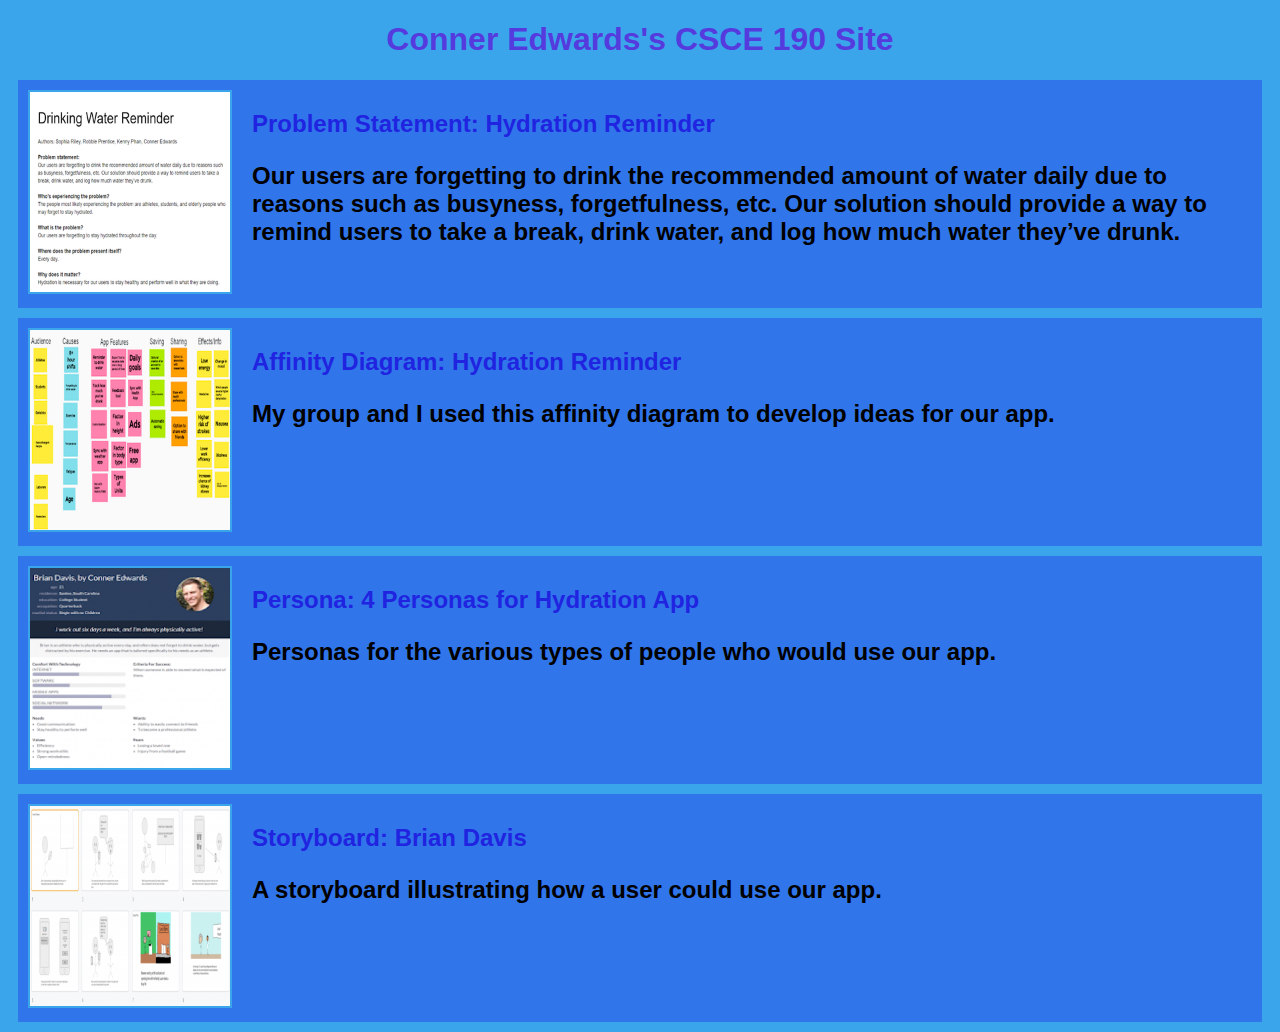
==== index.html @ 9848f148 "Add files via upload" ====
<!DOCTYPE html>
<html>
    <head>
        <title>CSCE 190: Conner Edwards</title>
        <link rel="stylesheet" href="styles.css">
    </head>
    <body>
        <h1>Conner Edwards's CSCE 190 Site</h1>

        <!-- Problem Statement Assignment-->
        <section class="assignment">
            <a href="files/problem-statement.pdf"><img src="images/problem-statement1.png"></a>
            <section class="ass-details">
                <a href="files/problem-statement.pdf"><h2>Problem Statement: Hydration Reminder<h2></a>
                    <p>
                        Our users are forgetting to drink the recommended amount of water daily due to reasons such as busyness, forgetfulness, etc. Our solution should provide a way to remind users to take a break, drink water, and log how much water they’ve drunk.
                    </p>
                </section>
         </section>

            <!-- Affinity Diagram Assignment-->
            <section class="assignment">
                <a href="files/AffinityDiagram.pdf"><img src="images/AffinityDiagram.png"></a>
                <section class="ass-details">
                    <a href="files/AffinityDiagram.pdf"><h2>Affinity Diagram: Hydration Reminder<h2></a>
                        <p>
                            My group and I used this affinity diagram to develop ideas for our app.
                        </p>
                </section>
        </section>

        <!-- Persona Assignment-->
        <section class="assignment">
            <a href="files/Personas.pdf"><img src="images/Personas.png"></a>
            <section class="ass-details">
                <a href="files/Personas.pdf"><h2>Persona: 4 Personas for Hydration App<h2></a>
                    <p>
                        Personas for the various types of people who would use our app.
                    </p>
            </section>
    </section>

    <!-- Sketches Assignment-->
    <section class="assignment">
        <a href="files/sketches.pdf"><img src="images/sketches.png"></a>
        <section class="ass-details">
            <a href="files/sketches.pdf"><h2>Storyboard: Brian Davis<h2></a>
                <p>
                    A storyboard illustrating how a user could use our app.
                </p>
        </section>
</section>
    </body>
</html>
---- styles.css ----
body {
    background:#3BA5EB;
    font-family:Arial, Helvetica, sans-serif;
}

.assignment {
    display:flex;
    padding:10px;
    margin:10px;
    background:#3175EB;
}

.assignment img {
    width:200px;
    border: 2px solid #3BA5EB;
    margin-right:20px;
}

h1 {
    color:#553ADE;
    text-align:center;
}

a{
    text-decoration:none;
    color:#2024E0;
}
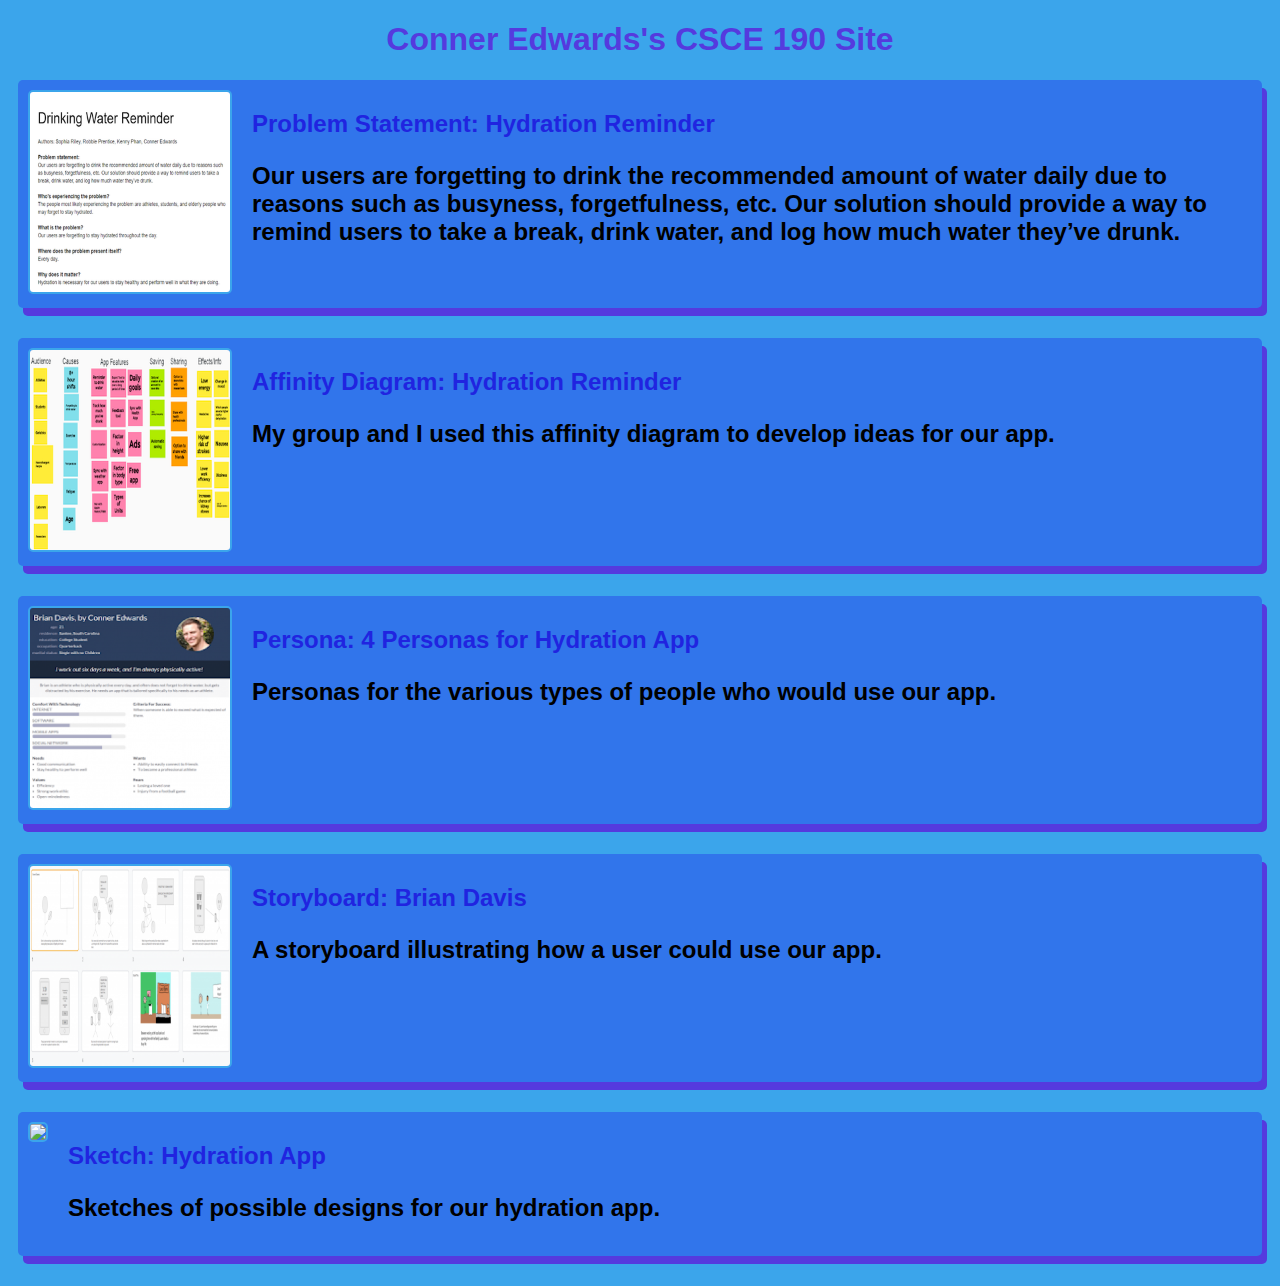
==== commit e3142a94: "Add files via upload" ====
--- a/index.html
+++ b/index.html
@@ -40,7 +40,7 @@
             </section>
     </section>
 
-    <!-- Sketches Assignment-->
+    <!-- Storyboard Assignment-->
     <section class="assignment">
         <a href="files/sketches.pdf"><img src="images/sketches.png"></a>
         <section class="ass-details">
@@ -50,5 +50,16 @@
                 </p>
         </section>
 </section>
+
+<!-- Sketches Assignment-->
+<section class="assignment">
+    <a href="files/sketches2.pdf"><img src="images/sketches2.png"></a>
+    <section class="ass-details">
+        <a href="files/sketches2.pdf"><h2>Sketch: Hydration App<h2></a>
+            <p>
+                Sketches of possible designs for our hydration app.
+            </p>
+    </section>
+</section>
     </body>
 </html>--- a/styles.css
+++ b/styles.css
@@ -7,13 +7,17 @@
     display:flex;
     padding:10px;
     margin:10px;
+    margin-bottom:30px;
     background:#3175EB;
+    border-radius:5px;
+    box-shadow: 5px 8px #553ADE;
 }
 
 .assignment img {
     width:200px;
     border: 2px solid #3BA5EB;
     margin-right:20px;
+    border-radius:5px;
 }
 
 h1 {
@@ -24,4 +28,8 @@
 a{
     text-decoration:none;
     color:#2024E0;
+}
+
+.assignment a:hover {
+    color:#553ADE;
 }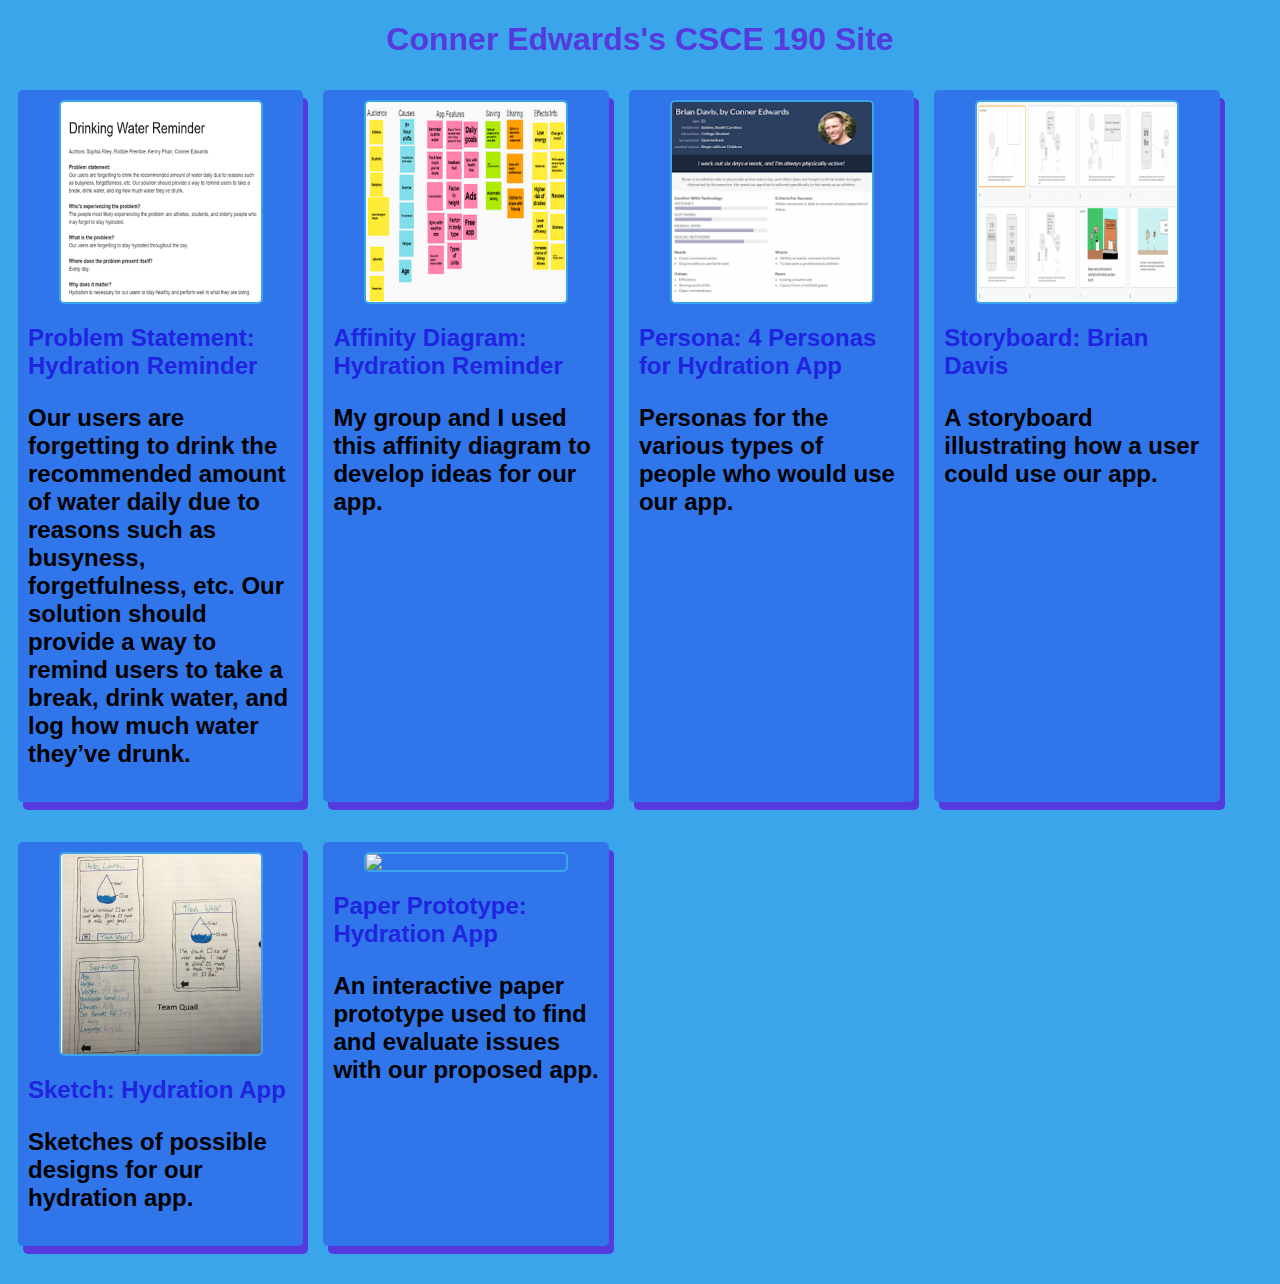
==== commit fc6c6917: "Add files via upload" ====
--- a/index.html
+++ b/index.html
@@ -7,59 +7,72 @@
     <body>
         <h1>Conner Edwards's CSCE 190 Site</h1>
 
-        <!-- Problem Statement Assignment-->
-        <section class="assignment">
-            <a href="files/problem-statement.pdf"><img src="images/problem-statement1.png"></a>
-            <section class="ass-details">
-                <a href="files/problem-statement.pdf"><h2>Problem Statement: Hydration Reminder<h2></a>
-                    <p>
-                        Our users are forgetting to drink the recommended amount of water daily due to reasons such as busyness, forgetfulness, etc. Our solution should provide a way to remind users to take a break, drink water, and log how much water they’ve drunk.
-                    </p>
-                </section>
-         </section>
+        <div class="assignments">
+            <!-- Problem Statement Assignment-->
+            <section class="assignment">
+                <a href="files/problem-statement.pdf"><img src="images/problem-statement1.png"></a>
+                <section class="ass-details">
+                    <a href="files/problem-statement.pdf"><h2>Problem Statement: Hydration Reminder<h2></a>
+                        <p>
+                            Our users are forgetting to drink the recommended amount of water daily due to reasons such as busyness, forgetfulness, etc. Our solution should provide a way to remind users to take a break, drink water, and log how much water they’ve drunk.
+                        </p>
+                    </section>
+            </section>
 
             <!-- Affinity Diagram Assignment-->
+                <section class="assignment">
+                    <a href="files/AffinityDiagram.pdf"><img src="images/AffinityDiagram.png"></a>
+                    <section class="ass-details">
+                        <a href="files/AffinityDiagram.pdf"><h2>Affinity Diagram: Hydration Reminder<h2></a>
+                            <p>
+                                My group and I used this affinity diagram to develop ideas for our app.
+                            </p>
+                    </section>
+            </section>
+
+            <!-- Persona Assignment-->
+                <section class="assignment">
+                    <a href="files/Personas.pdf"><img src="images/Personas.png"></a>
+                    <section class="ass-details">
+                        <a href="files/Personas.pdf"><h2>Persona: 4 Personas for Hydration App<h2></a>
+                            <p>
+                                Personas for the various types of people who would use our app.
+                            </p>
+                    </section>
+            </section>
+
+            <!-- Storyboard Assignment-->
             <section class="assignment">
-                <a href="files/AffinityDiagram.pdf"><img src="images/AffinityDiagram.png"></a>
+                <a href="files/sketches.pdf"><img src="images/sketches.png"></a>
                 <section class="ass-details">
-                    <a href="files/AffinityDiagram.pdf"><h2>Affinity Diagram: Hydration Reminder<h2></a>
+                    <a href="files/sketches.pdf"><h2>Storyboard: Brian Davis<h2></a>
                         <p>
-                            My group and I used this affinity diagram to develop ideas for our app.
+                            A storyboard illustrating how a user could use our app.
                         </p>
                 </section>
-        </section>
+            </section>
 
-        <!-- Persona Assignment-->
-        <section class="assignment">
-            <a href="files/Personas.pdf"><img src="images/Personas.png"></a>
-            <section class="ass-details">
-                <a href="files/Personas.pdf"><h2>Persona: 4 Personas for Hydration App<h2></a>
-                    <p>
-                        Personas for the various types of people who would use our app.
-                    </p>
+            <!-- Sketches Assignment-->
+            <section class="assignment">
+                <a href="files/sketches2.pdf"><img src="images/sketches2.png"></a>
+                <section class="ass-details">
+                    <a href="files/sketches2.pdf"><h2>Sketch: Hydration App<h2></a>
+                        <p>
+                            Sketches of possible designs for our hydration app.
+                        </p>
+                </section>
             </section>
-    </section>
 
-    <!-- Storyboard Assignment-->
-    <section class="assignment">
-        <a href="files/sketches.pdf"><img src="images/sketches.png"></a>
-        <section class="ass-details">
-            <a href="files/sketches.pdf"><h2>Storyboard: Brian Davis<h2></a>
-                <p>
-                    A storyboard illustrating how a user could use our app.
-                </p>
-        </section>
-</section>
-
-<!-- Sketches Assignment-->
-<section class="assignment">
-    <a href="files/sketches2.pdf"><img src="images/sketches2.png"></a>
-    <section class="ass-details">
-        <a href="files/sketches2.pdf"><h2>Sketch: Hydration App<h2></a>
-            <p>
-                Sketches of possible designs for our hydration app.
-            </p>
-    </section>
-</section>
+            <!-- Paper Prototype Assignment-->
+            <section class="assignment">
+                <a href="https://youtu.be/DQodJ3QG4jI"><img src="images/paper-prototype.png"></a>
+                <section class="ass-details">
+                    <a href="https://youtu.be/DQodJ3QG4jI"><h2>Paper Prototype: Hydration App<h2></a>
+                        <p>
+                            An interactive paper prototype used to find and evaluate issues with our proposed app.
+                        </p>
+                </section>
+            </section>
+        </div>
     </body>
 </html>--- a/styles.css
+++ b/styles.css
@@ -3,8 +3,13 @@
     font-family:Arial, Helvetica, sans-serif;
 }
 
+.assignments{
+    display:flex;
+    flex-wrap:wrap;
+}
+
 .assignment {
-    display:flex;
+    width:21%;
     padding:10px;
     margin:10px;
     margin-bottom:30px;
@@ -18,6 +23,8 @@
     border: 2px solid #3BA5EB;
     margin-right:20px;
     border-radius:5px;
+    display:block;
+    margin:auto;
 }
 
 h1 {
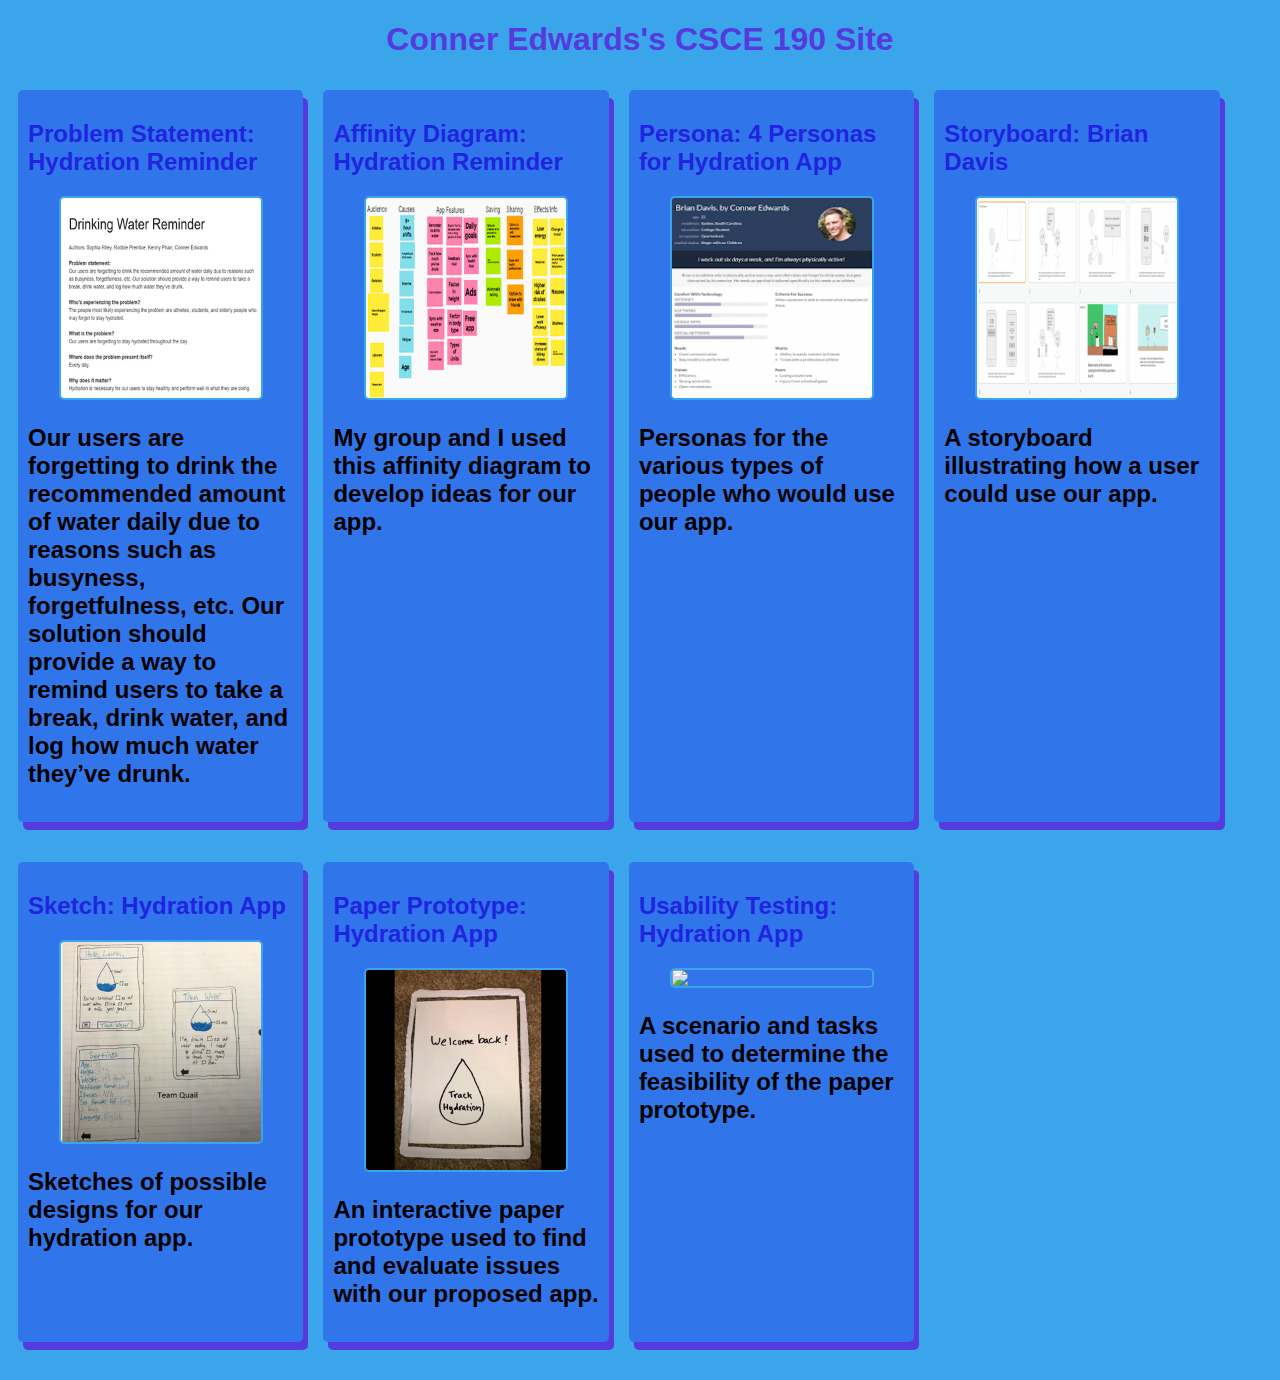
==== commit 7631e3f8: "Add files via upload" ====
--- a/index.html
+++ b/index.html
@@ -10,69 +10,66 @@
         <div class="assignments">
             <!-- Problem Statement Assignment-->
             <section class="assignment">
+                <a href="files/problem-statement.pdf"><h2>Problem Statement: Hydration Reminder<h2></a>
                 <a href="files/problem-statement.pdf"><img src="images/problem-statement1.png"></a>
-                <section class="ass-details">
-                    <a href="files/problem-statement.pdf"><h2>Problem Statement: Hydration Reminder<h2></a>
-                        <p>
-                            Our users are forgetting to drink the recommended amount of water daily due to reasons such as busyness, forgetfulness, etc. Our solution should provide a way to remind users to take a break, drink water, and log how much water they’ve drunk.
-                        </p>
-                    </section>
+                 <p>
+                    Our users are forgetting to drink the recommended amount of water daily due to reasons such as busyness, forgetfulness, etc. Our solution should provide a way to remind users to take a break, drink water, and log how much water they’ve drunk.
+                 </p>
             </section>
 
             <!-- Affinity Diagram Assignment-->
                 <section class="assignment">
+                    <a href="files/AffinityDiagram.pdf"><h2>Affinity Diagram: Hydration Reminder<h2></a>
                     <a href="files/AffinityDiagram.pdf"><img src="images/AffinityDiagram.png"></a>
-                    <section class="ass-details">
-                        <a href="files/AffinityDiagram.pdf"><h2>Affinity Diagram: Hydration Reminder<h2></a>
-                            <p>
-                                My group and I used this affinity diagram to develop ideas for our app.
-                            </p>
-                    </section>
+                 <p>
+                    My group and I used this affinity diagram to develop ideas for our app.
+                 </p>
             </section>
 
             <!-- Persona Assignment-->
                 <section class="assignment">
+                    <a href="files/Personas.pdf"><h2>Persona: 4 Personas for Hydration App<h2></a>
                     <a href="files/Personas.pdf"><img src="images/Personas.png"></a>
-                    <section class="ass-details">
-                        <a href="files/Personas.pdf"><h2>Persona: 4 Personas for Hydration App<h2></a>
-                            <p>
-                                Personas for the various types of people who would use our app.
-                            </p>
-                    </section>
-            </section>
+                    <p>
+                        Personas for the various types of people who would use our app.
+                    </p>
+                </section>
 
             <!-- Storyboard Assignment-->
             <section class="assignment">
+                <a href="files/sketches.pdf"><h2>Storyboard: Brian Davis<h2></a>
                 <a href="files/sketches.pdf"><img src="images/sketches.png"></a>
-                <section class="ass-details">
-                    <a href="files/sketches.pdf"><h2>Storyboard: Brian Davis<h2></a>
-                        <p>
-                            A storyboard illustrating how a user could use our app.
-                        </p>
+                    <p>
+                        A storyboard illustrating how a user could use our app.
+                    </p>
                 </section>
-            </section>
 
             <!-- Sketches Assignment-->
             <section class="assignment">
+                <a href="files/sketches2.pdf"><h2>Sketch: Hydration App<h2></a>
                 <a href="files/sketches2.pdf"><img src="images/sketches2.png"></a>
-                <section class="ass-details">
-                    <a href="files/sketches2.pdf"><h2>Sketch: Hydration App<h2></a>
-                        <p>
-                            Sketches of possible designs for our hydration app.
-                        </p>
+                    <p>
+                        Sketches of possible designs for our hydration app.
+                    </p>
                 </section>
-            </section>
 
             <!-- Paper Prototype Assignment-->
             <section class="assignment">
+                <a href="https://youtu.be/DQodJ3QG4jI"><h2>Paper Prototype: Hydration App<h2></a>
                 <a href="https://youtu.be/DQodJ3QG4jI"><img src="images/paper-prototype.png"></a>
-                <section class="ass-details">
-                    <a href="https://youtu.be/DQodJ3QG4jI"><h2>Paper Prototype: Hydration App<h2></a>
-                        <p>
-                            An interactive paper prototype used to find and evaluate issues with our proposed app.
-                        </p>
+                    <p>
+                        An interactive paper prototype used to find and evaluate issues with our proposed app.
+                    </p>
                 </section>
-            </section>
+
+             <!-- Usability Testing Script Assignment-->
+             <section class="assignment">
+                <a href="files/usability-testing.pdf"><h2>Usability Testing: Hydration App<h2></a>
+                <a href="files/usability-testing.pdf"><img src="images/usability-testing.png"></a>
+                    <p>
+                        A scenario and tasks used to determine the feasibility of the paper prototype.
+                    </p>
+                </section>
         </div>
     </body>
 </html>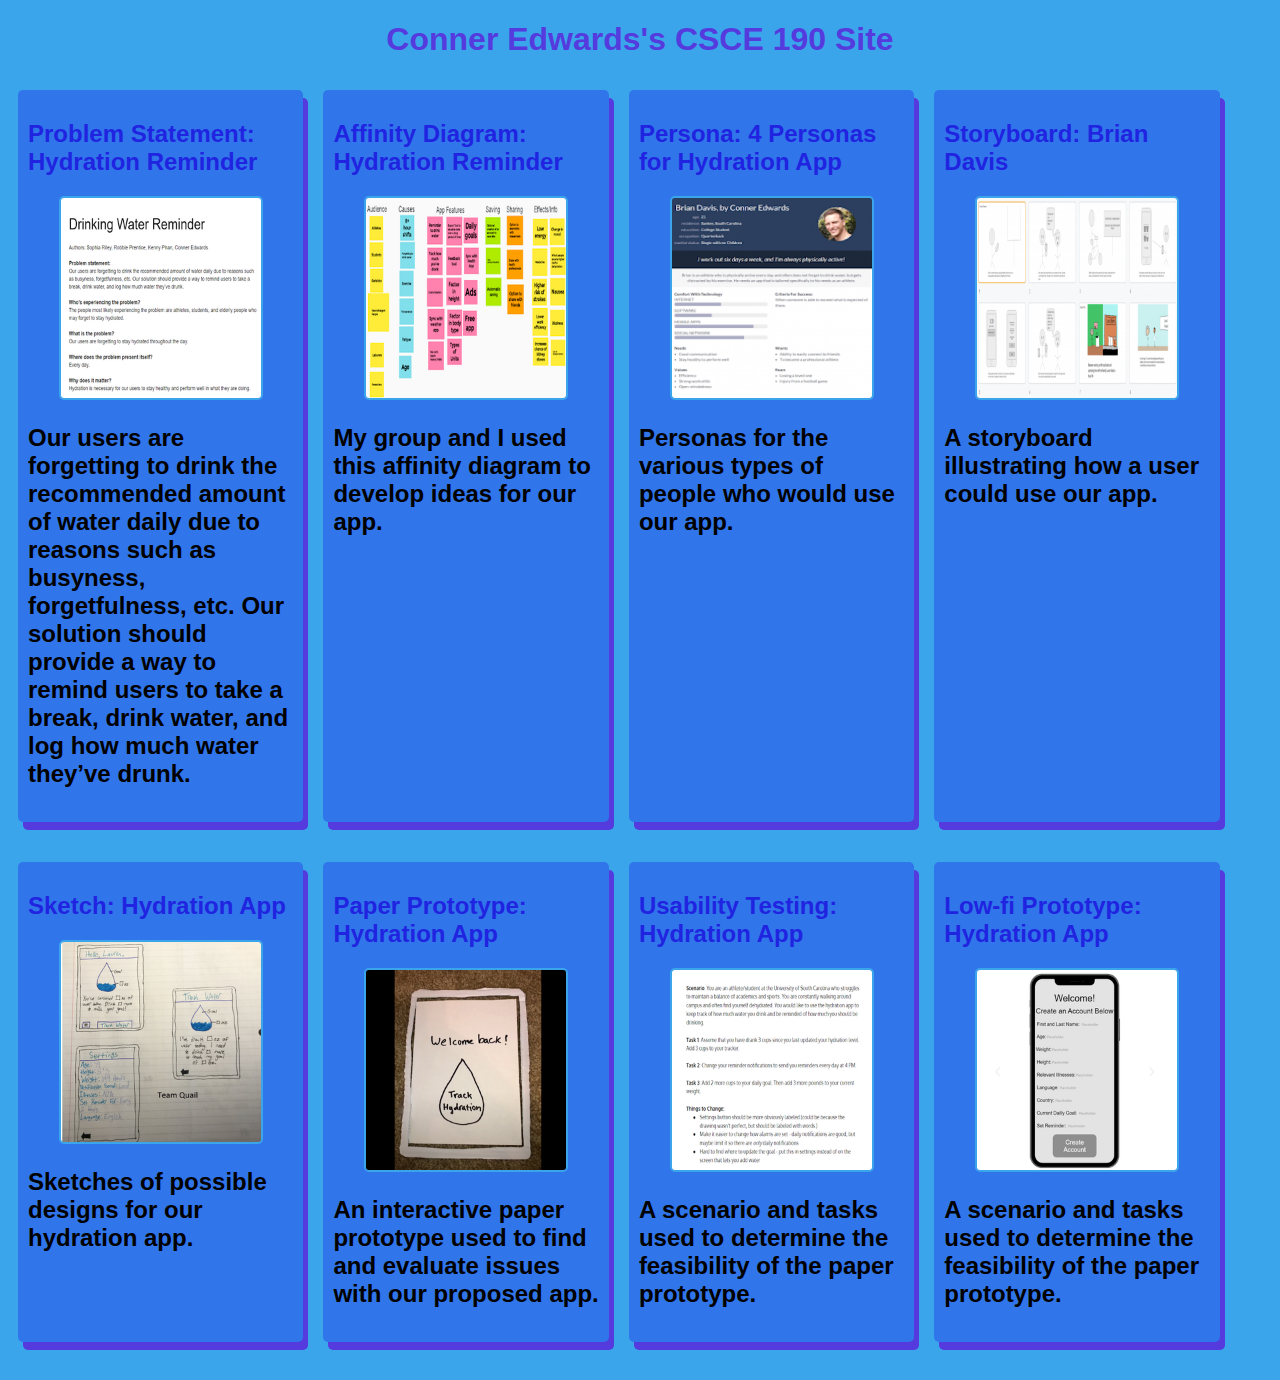
==== commit 24bd9d5b: "Add files via upload" ====
--- a/index.html
+++ b/index.html
@@ -70,6 +70,15 @@
                         A scenario and tasks used to determine the feasibility of the paper prototype.
                     </p>
                 </section>
+
+            <!-- Low-fi Prototype Assignment-->
+            <section class="assignment">
+                <a href="files/low-fi prototype/index.html"><h2>Low-fi Prototype: Hydration App<h2></a>
+                <a href="files/low-fi prototype/index.html"><img src="images/low-fi prototype.png"></a>
+                    <p>
+                        A scenario and tasks used to determine the feasibility of the paper prototype.
+                    </p>
+                </section>    
         </div>
     </body>
 </html>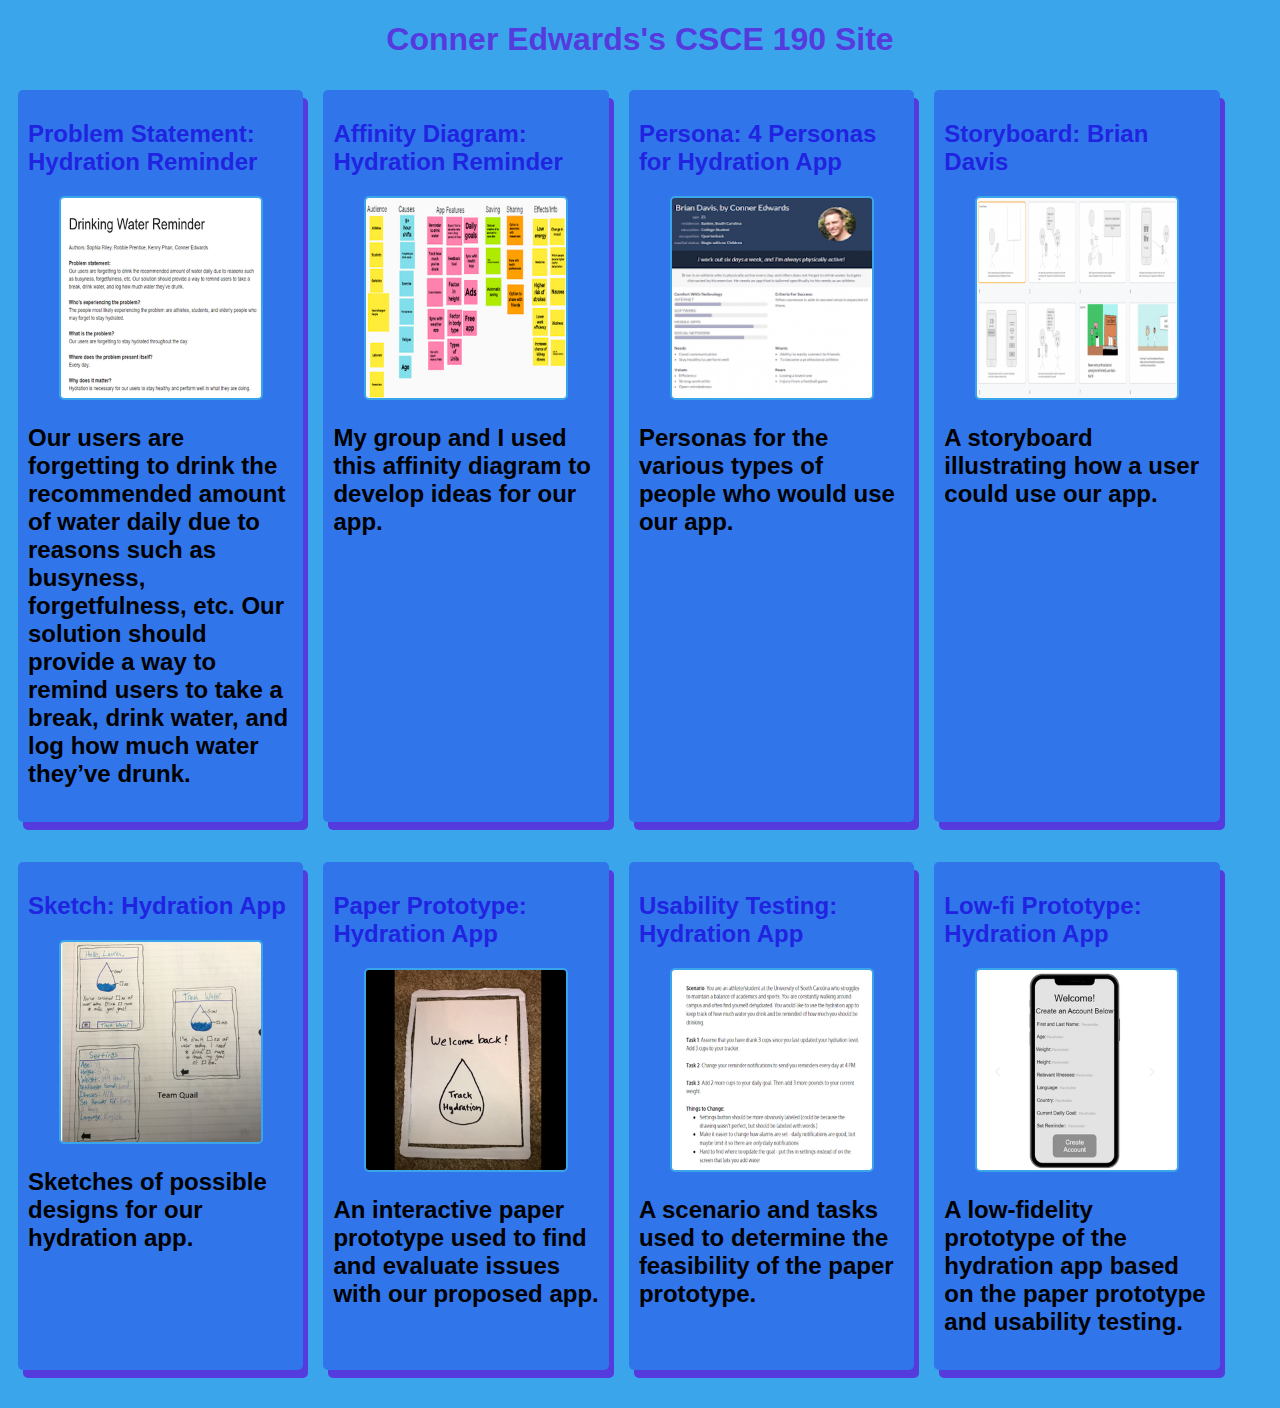
==== commit 553bbcfe: "Add files via upload" ====
--- a/index.html
+++ b/index.html
@@ -76,7 +76,7 @@
                 <a href="files/low-fi prototype/index.html"><h2>Low-fi Prototype: Hydration App<h2></a>
                 <a href="files/low-fi prototype/index.html"><img src="images/low-fi prototype.png"></a>
                     <p>
-                        A scenario and tasks used to determine the feasibility of the paper prototype.
+                        A low-fidelity prototype of the hydration app based on the paper prototype and usability testing.
                     </p>
                 </section>    
         </div>
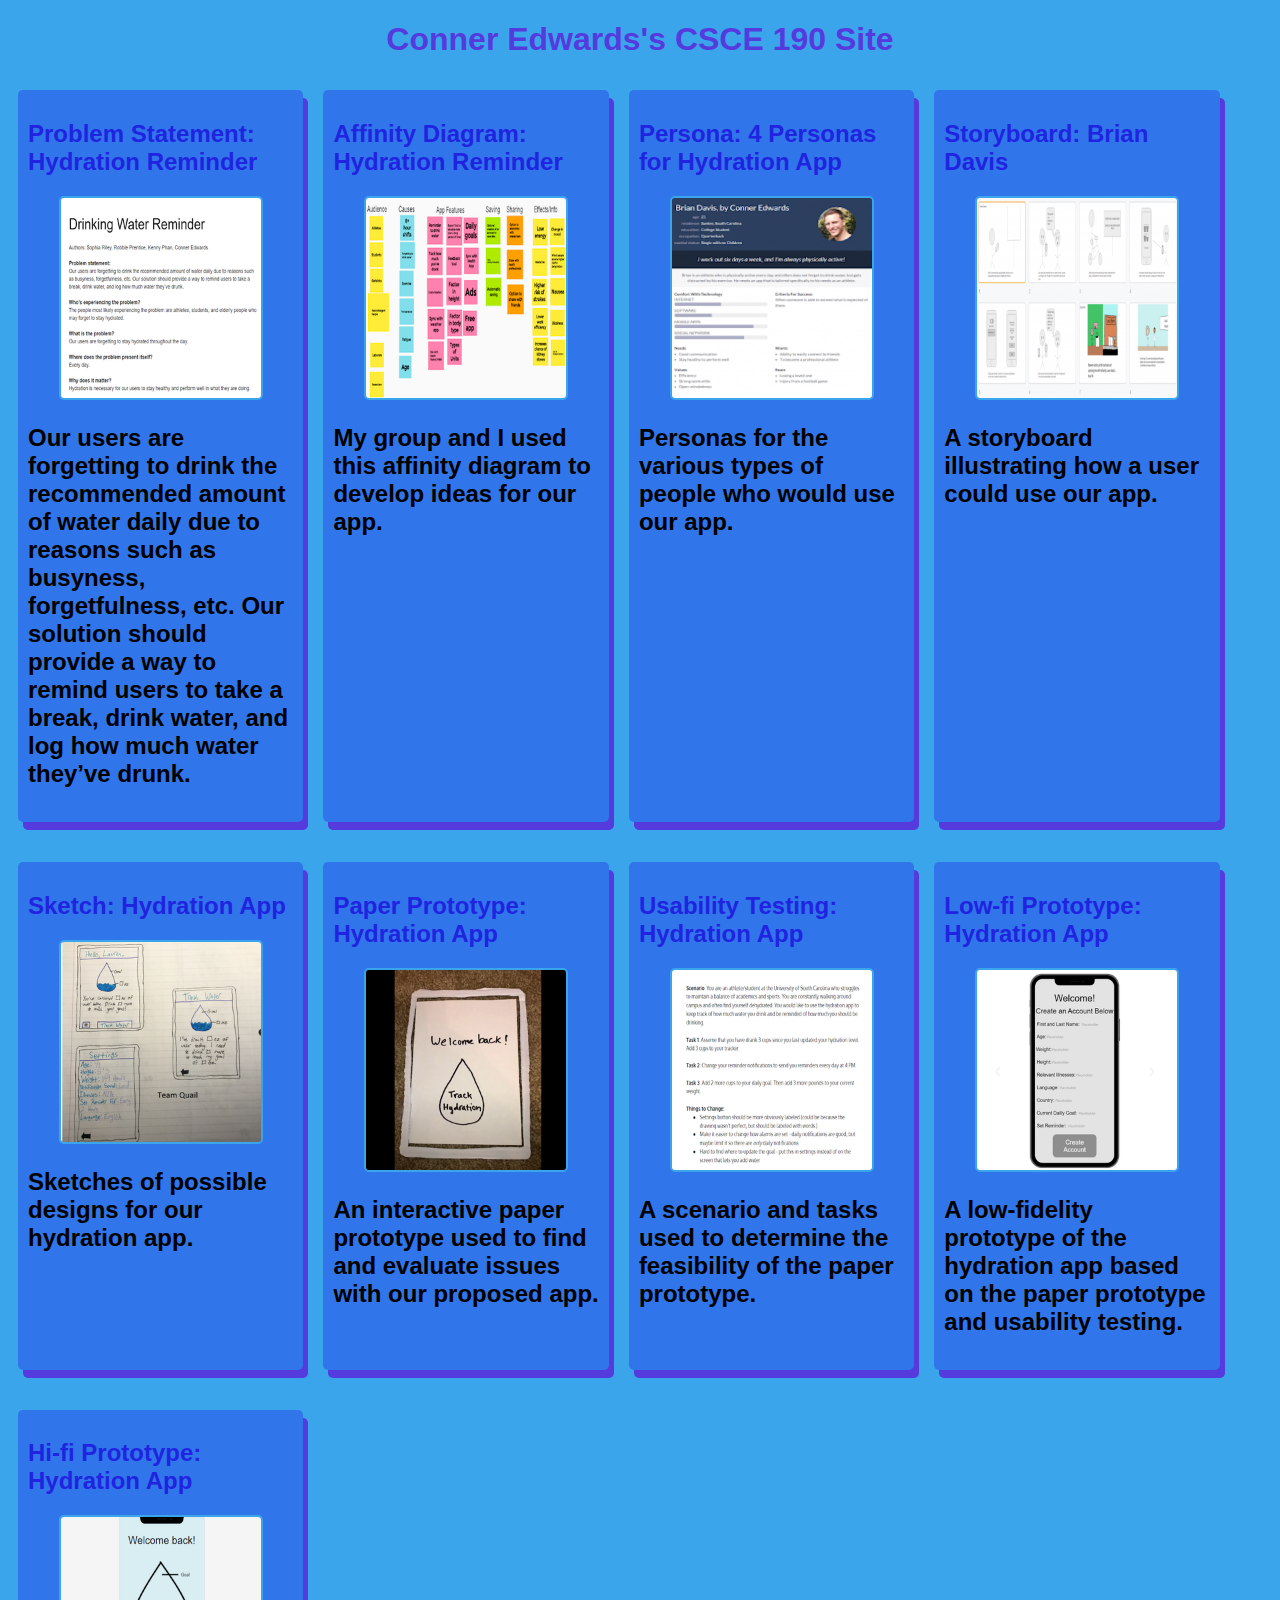
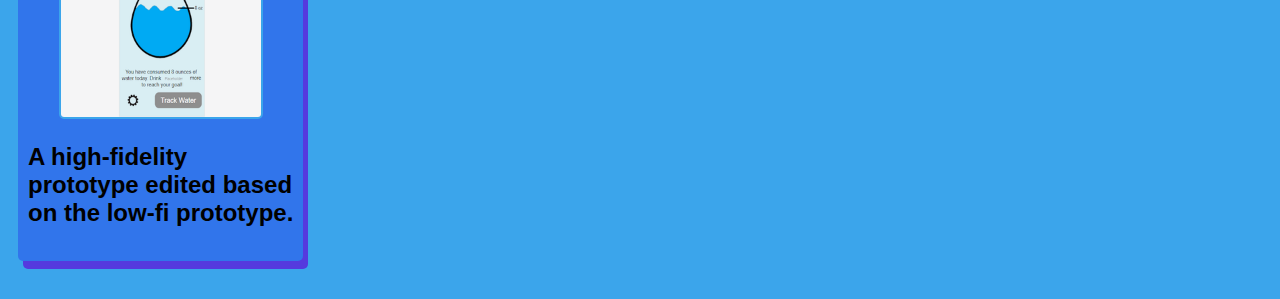
==== commit 5a822f6b: "Add files via upload" ====
--- a/index.html
+++ b/index.html
@@ -79,6 +79,15 @@
                         A low-fidelity prototype of the hydration app based on the paper prototype and usability testing.
                     </p>
                 </section>    
+
+            <!-- Hi-fi Prototype Assignment-->
+            <section class="assignment">
+                <a href="files/hi-fi prototype/index.html"><h2>Hi-fi Prototype: Hydration App<h2></a>
+                <a href="files/hi-fi prototype/index.html"><img src="images/hi-fi prototype.png"></a>
+                    <p>
+                        A high-fidelity prototype edited based on the low-fi prototype.
+                    </p>
+                </section>  
         </div>
     </body>
 </html>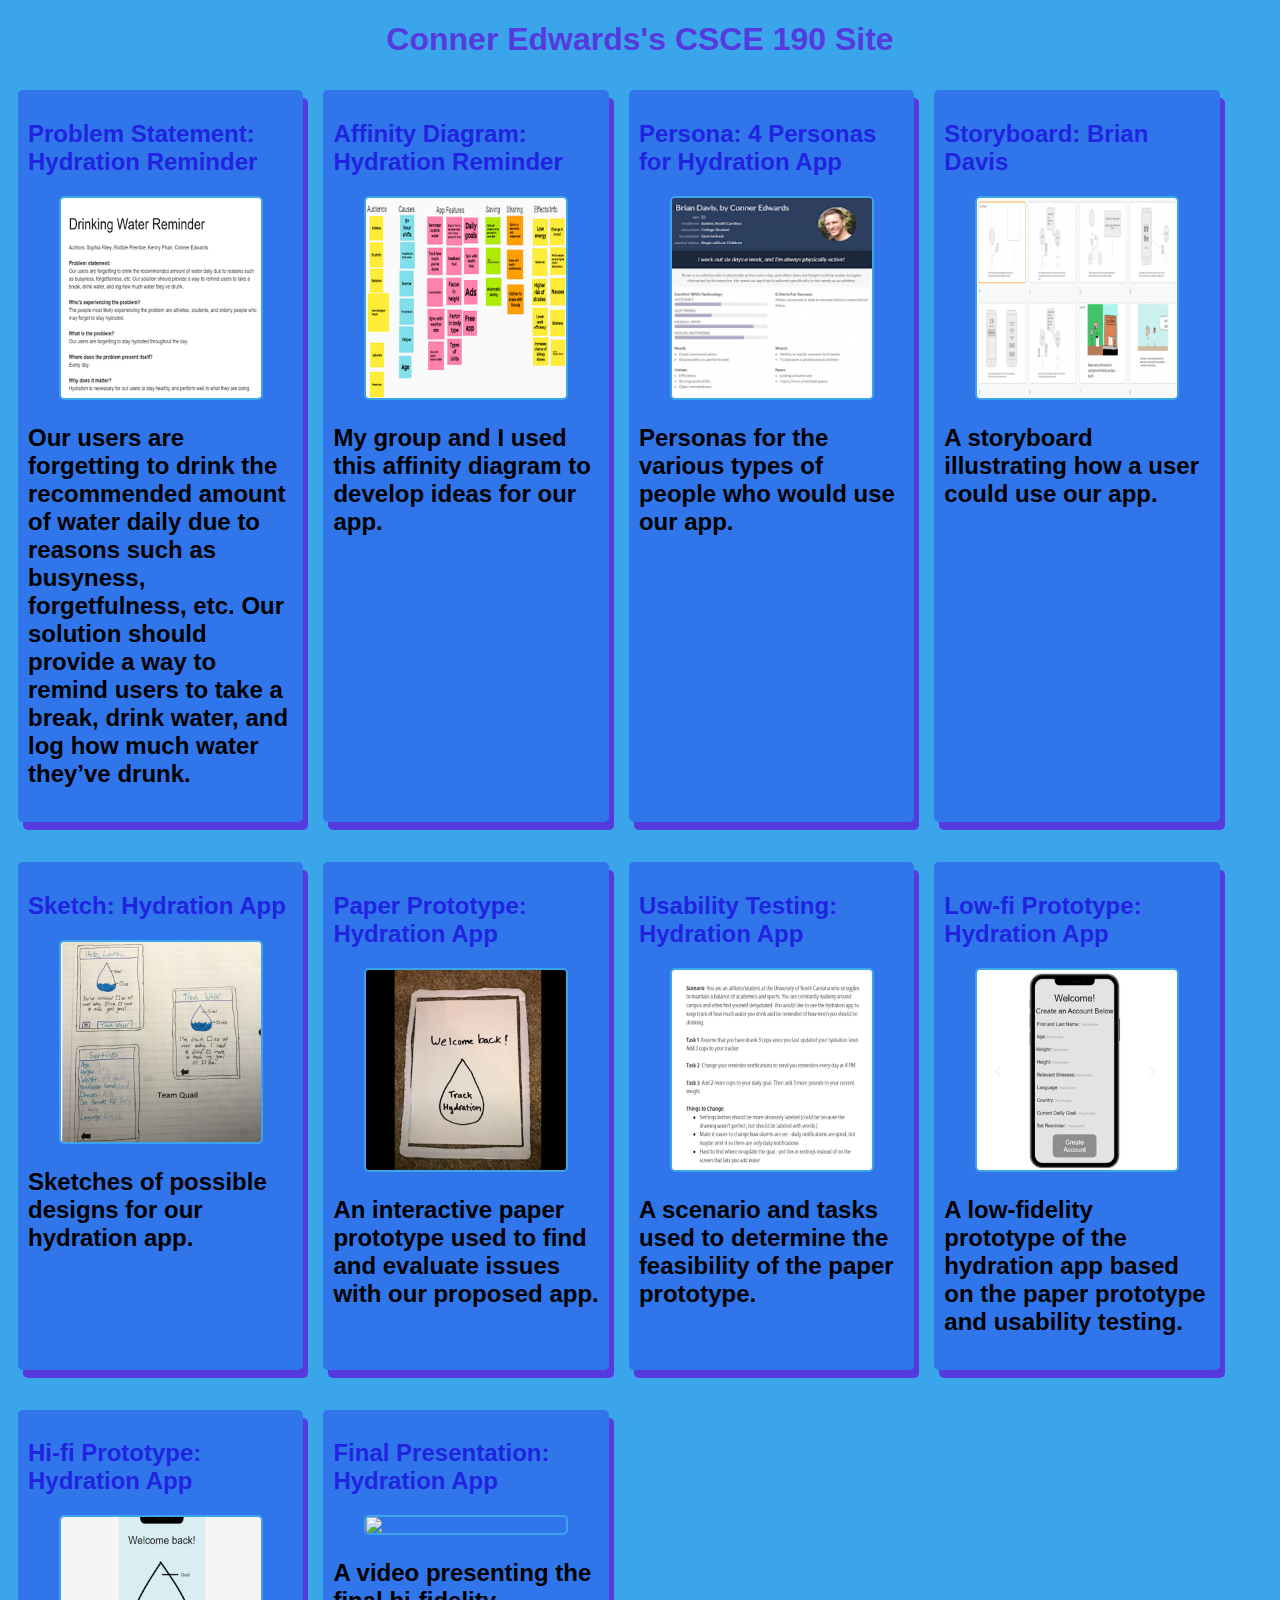
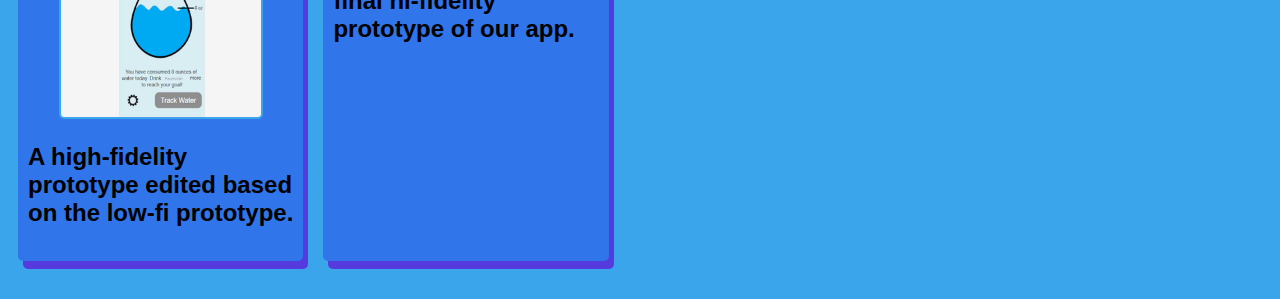
==== commit c7e8a2ba: "Add files via upload" ====
--- a/index.html
+++ b/index.html
@@ -88,6 +88,15 @@
                         A high-fidelity prototype edited based on the low-fi prototype.
                     </p>
                 </section>  
+
+            <!-- Hi-fi Prototype Presentation Assignment-->
+            <section class="assignment">
+                <a href="https://www.youtube.com/watch?v=mpdB9ucjVbE"><h2>Final Presentation: Hydration App<h2></a>
+                <a href="https://www.youtube.com/watch?v=mpdB9ucjVbE"><img src="images/hi-fi video.png"></a>
+                    <p>
+                        A video presenting the final hi-fidelity prototype of our app.
+                    </p>
+                </section> 
         </div>
     </body>
 </html>